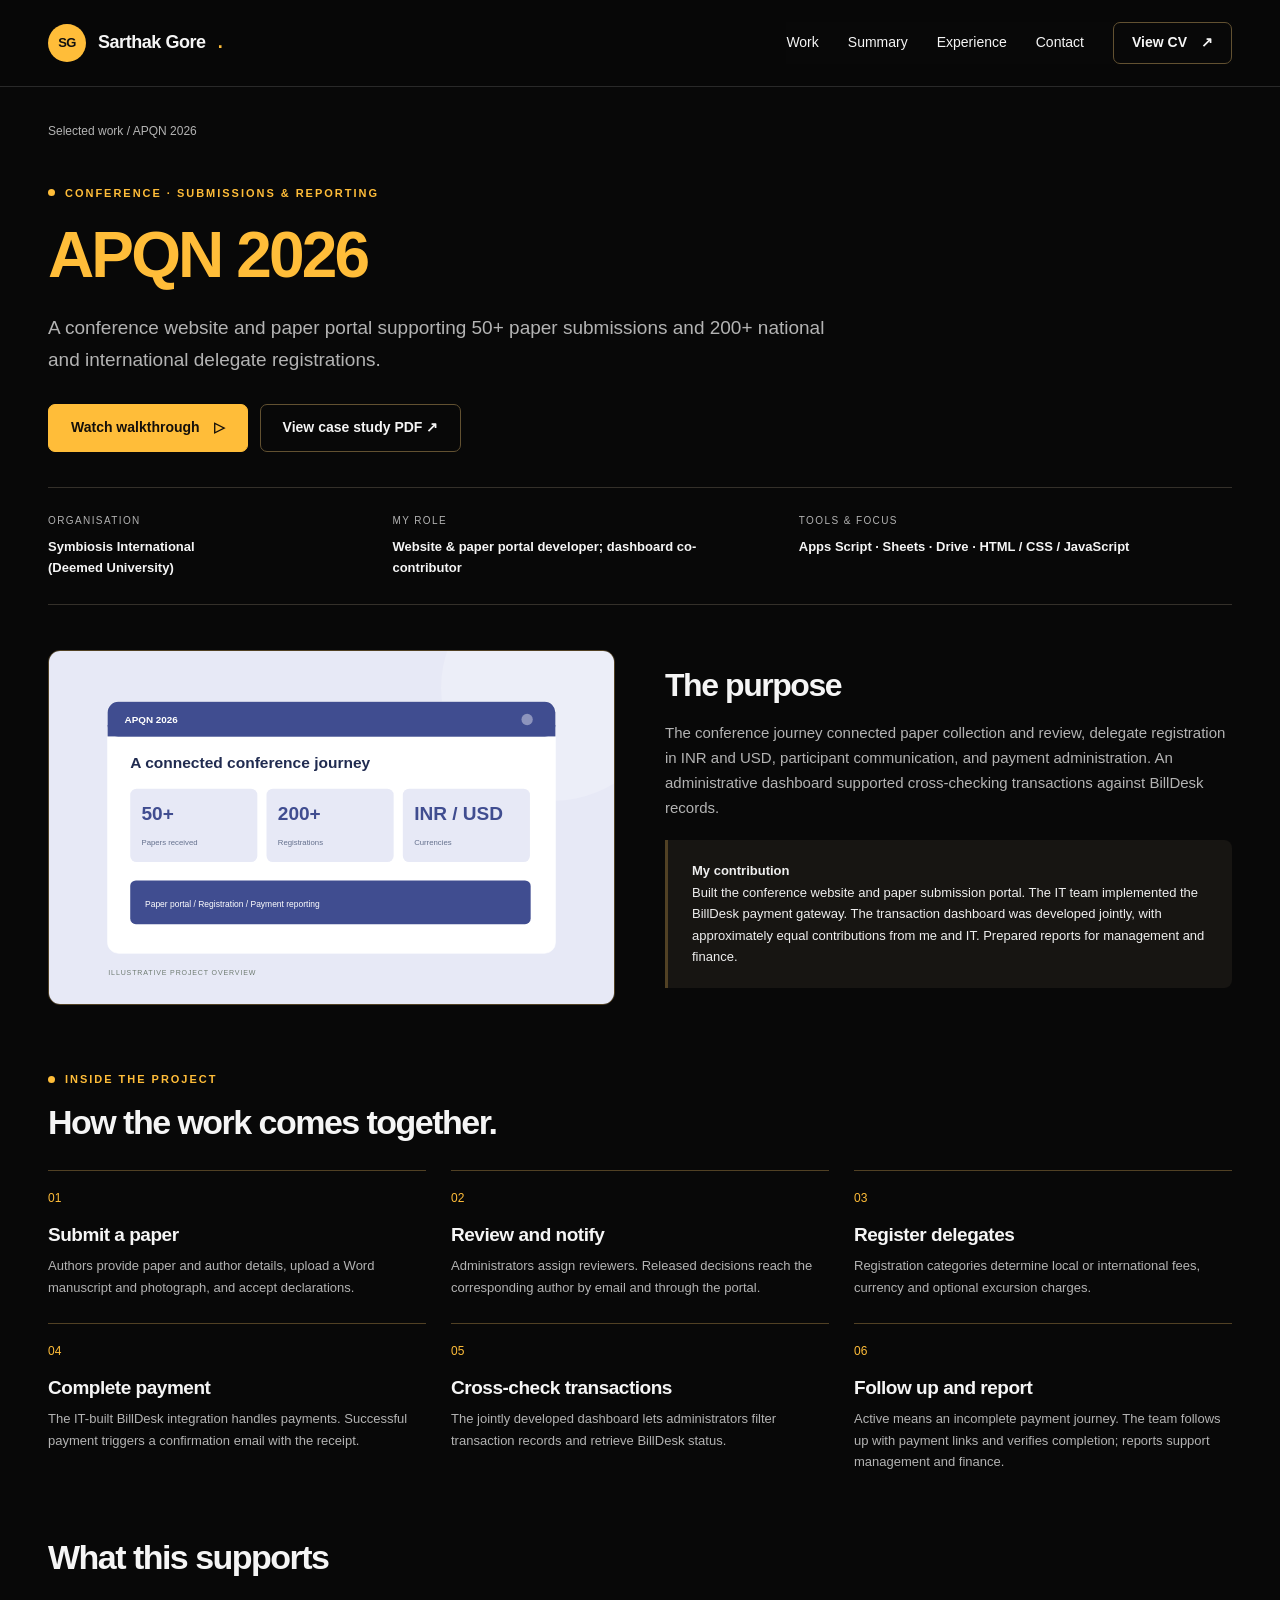
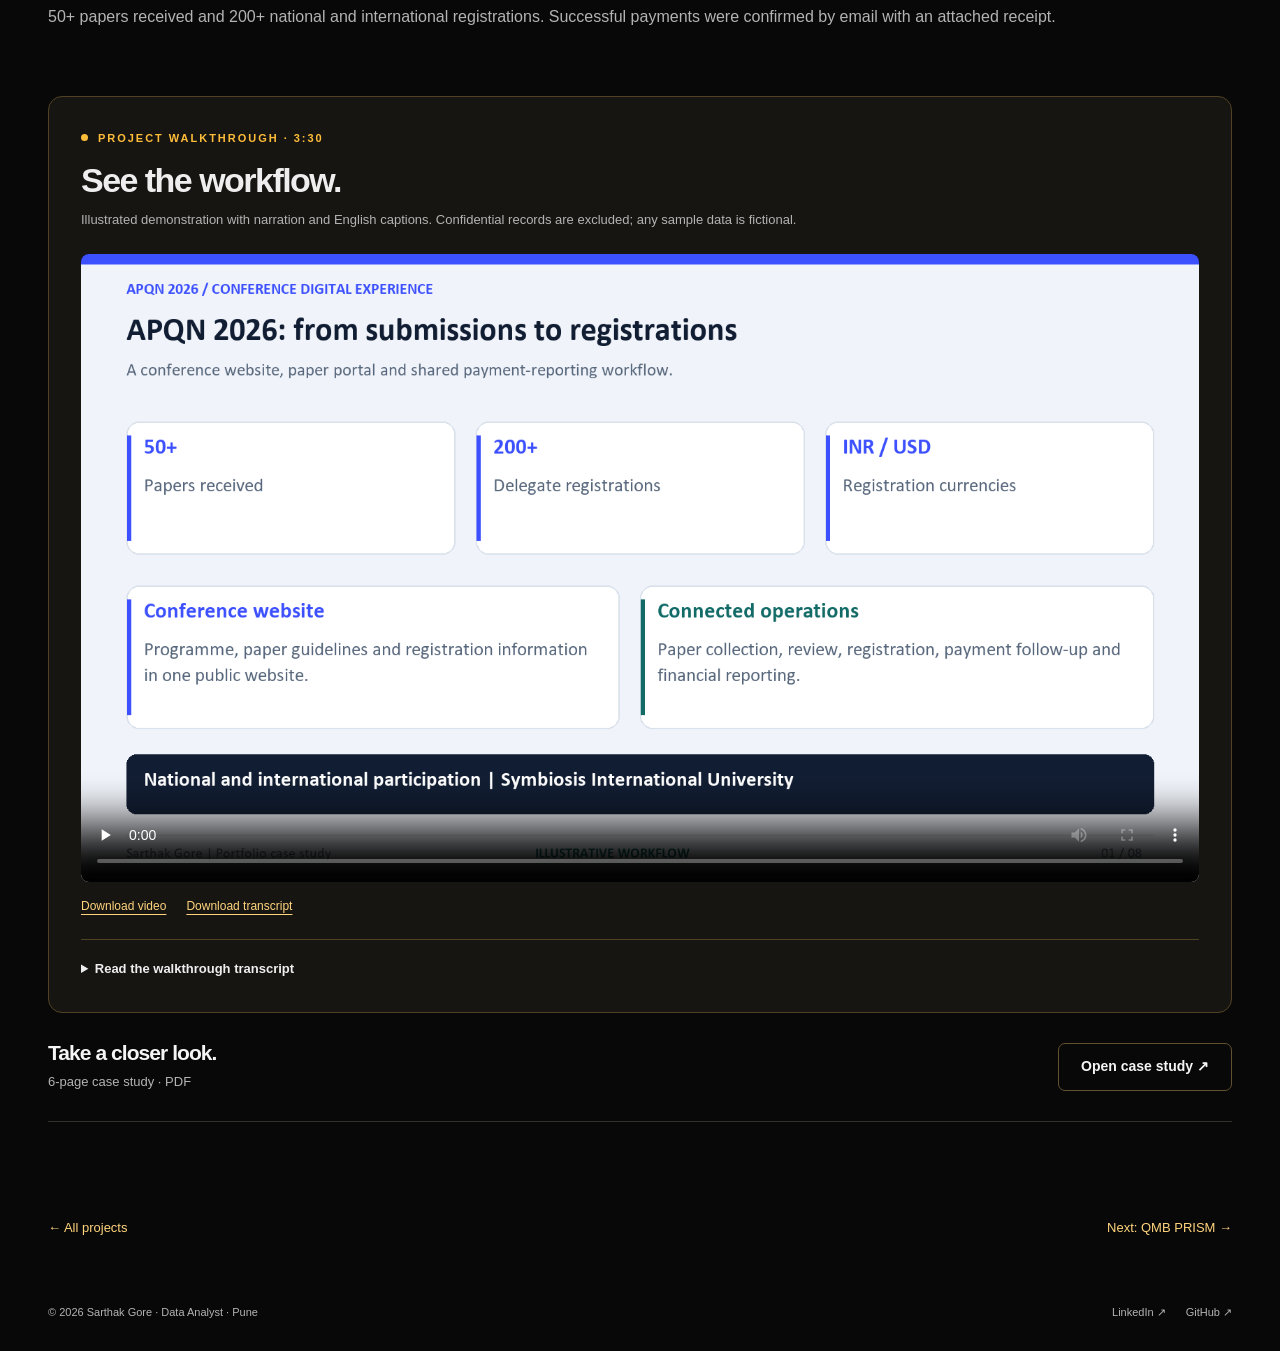
==== projects/apqn-2026.html @ afccddb5 "Add files via upload" ====
<!doctype html><html lang="en"><head><meta charset="utf-8"><meta name="viewport" content="width=device-width,initial-scale=1"><meta name="theme-color" content="#1b2d2b"><title>APQN 2026 | Sarthak Gore</title><meta name="description" content="A conference website and paper portal supporting 50+ paper submissions and 200+ national and international delegate registrations."><meta property="og:title" content="APQN 2026 | Sarthak Gore"><meta property="og:description" content="A conference website and paper portal supporting 50+ paper submissions and 200+ national and international delegate registrations."><meta property="og:type" content="website"><meta property="og:image" content="https://sarthakgore.github.io/assets/social.svg"><link rel="canonical" href="https://sarthakgore.github.io/projects/apqn-2026.html"><link rel="icon" href="../assets/favicon.svg" type="image/svg+xml"><link rel="stylesheet" href="../styles.css"><link rel="stylesheet" href="../css/case-study-dark.css?v=3"></head><body><a class="skip" href="#main">Skip to content</a><header class="site-header"><div class="wrap header-inner"><a class="brand" href="../index.html" aria-label="Sarthak Gore home"><span class="monogram" aria-hidden="true">SG</span>Sarthak Gore<span style="color:var(--green)">.</span></a><button class="menu-toggle" aria-controls="navigation" aria-expanded="false">Menu</button><nav class="nav" id="navigation" aria-label="Main navigation"><a href="../index.html#projects-section">Work</a><a href="../index.html#summary-section">Summary</a><a href="../index.html#resume-section">Experience</a><a href="../index.html#contact-section">Contact</a><a class="button small light" href="../downloads/Sarthak_Gore_CV.pdf" target="_blank" rel="noopener">View CV <span aria-hidden="true">↗</span></a></nav></div></header><main id="main" class="wrap"><div class="breadcrumb"><a href="../index.html#projects-section">Selected work</a> / APQN 2026</div><section class="project-hero"><div class="eyebrow">Conference · Submissions &amp; reporting</div><h1>APQN 2026</h1><p class="lead">A conference website and paper portal supporting 50+ paper submissions and 200+ national and international delegate registrations.</p><div class="hero-actions"><a class="button" href="#demo">Watch walkthrough <span aria-hidden="true">▷</span></a><a class="button light" href="../media/apqn-2026/case-study.pdf" target="_blank" rel="noopener">View case study PDF ↗</a></div></section><div class="project-facts"><div><div class="fact-label">Organisation</div><div class="fact-value">Symbiosis International<br>(Deemed University)</div></div><div><div class="fact-label">My role</div><div class="fact-value">Website &amp; paper portal developer; dashboard co-contributor</div></div><div><div class="fact-label">Tools &amp; focus</div><div class="fact-value">Apps Script · Sheets · Drive · HTML / CSS / JavaScript</div></div></div><section class="project-overview"><img src="../assets/apqn-2026.svg" alt="APQN 2026 overview diagram" width="800" height="500"><div><h2>The purpose</h2><p>The conference journey connected paper collection and review, delegate registration in INR and USD, participant communication, and payment administration. An administrative dashboard supported cross-checking transactions against BillDesk records.</p><div class="credit"><strong>My contribution</strong><br>Built the conference website and paper submission portal. The IT team implemented the BillDesk payment gateway. The transaction dashboard was developed jointly, with approximately equal contributions from me and IT. Prepared reports for management and finance.</div></div></section><section class="case-section"><div class="eyebrow">Inside the project</div><h2 style="margin-top:15px">How the work comes together.</h2><ol class="workflow"><li><h3>Submit a paper</h3><p>Authors provide paper and author details, upload a Word manuscript and photograph, and accept declarations.</p></li><li><h3>Review and notify</h3><p>Administrators assign reviewers. Released decisions reach the corresponding author by email and through the portal.</p></li><li><h3>Register delegates</h3><p>Registration categories determine local or international fees, currency and optional excursion charges.</p></li><li><h3>Complete payment</h3><p>The IT-built BillDesk integration handles payments. Successful payment triggers a confirmation email with the receipt.</p></li><li><h3>Cross-check transactions</h3><p>The jointly developed dashboard lets administrators filter transaction records and retrieve BillDesk status.</p></li><li><h3>Follow up and report</h3><p>Active means an incomplete payment journey. The team follows up with payment links and verifies completion; reports support management and finance.</p></li></ol></section><section class="case-section"><h2>What this supports</h2><p>50+ papers received and 200+ national and international registrations. Successful payments were confirmed by email with an attached receipt.</p></section><section class="case-section" id="demo"><div class="media-section"><div class="eyebrow">Project walkthrough · 3:30</div><h2 style="margin-top:14px">See the workflow.</h2><p>Illustrated demonstration with narration and English captions. Confidential records are excluded; any sample data is fictional.</p><video controls playsinline preload="none" poster="../media/apqn-2026/poster.png" aria-label="APQN 2026 narrated walkthrough"><source src="../media/apqn-2026/walkthrough.mp4" type="video/mp4"><track kind="captions" src="../media/apqn-2026/captions.vtt" srclang="en" label="English" default>Your browser cannot play this video. <a href="../media/apqn-2026/walkthrough.mp4">Download the walkthrough.</a></video><div class="media-links"><a href="../media/apqn-2026/walkthrough.mp4" download>Download video</a><a href="../media/apqn-2026/transcript.txt" download>Download transcript</a></div><details class="transcript"><summary>Read the walkthrough transcript</summary><div class="transcript-content"><h3>APQN 2026: from submissions to registrations</h3><p>For APQN 2026 at Symbiosis International University, Sarthak Gore built the conference website and paper submission portal. The conference received more than fifty papers and more than two hundred registrations from national and international participants. The digital workflow covered paper collection, review, delegate registration, and payment reporting. Some submitted papers were selected; no acceptance rate is claimed.</p><h3>My contribution and team collaboration</h3><p>My individual contribution was the conference website and paper submission portal. The IT team implemented the BillDesk payment gateway. The transaction dashboard was a joint effort, with approximately equal contributions from me and IT. I also prepared transaction reports and dashboards for management and finance. This case study credits the payment integration to IT and the dashboard to our collaboration.</p><h3>Structured paper submissions</h3><p>The paper portal guides authors through paper details, author information, corresponding-author consent, co-authors, file uploads, and declarations. The demonstrated entry screen uses an emailed access code. Abstracts are limited to two hundred words, and Word manuscripts to ten megabytes. On submission, the system creates a paper identifier, stores structured records in Google Sheets and documents in Google Drive, and emails an acknowledgement to the corresponding author.</p><h3>Paper review and version history</h3><p>Administrators assign submitted papers to reviewers. Reviewers download their assigned papers and record acceptance or rejection, with an optional author message. In the reviewed source, reviewer decisions are released directly and emailed to the corresponding author. Administrators can request revisions before a final decision. When a revision is requested, a new document version can be uploaded while previous files are retained. Authors can track their status and released feedback.</p><h3>Registration for different delegate groups</h3><p>The general registration form collects national and international delegate details. Payment categories distinguish APQN members from non-members, and local from international delegates. The form applies early-bird or regular prices and selects Indian rupees or US dollars accordingly. Participants may add a half-day excursion. A separate form serves the SIU community, including staff, faculty, and students, with employee or student identifiers.</p><h3>Payment and participant confirmation</h3><p>After registration, participants review the fee summary and proceed to BillDesk. The IT team implemented the gateway integration for the payment journey. Following a successful payment, the participant receives an email confirmation with the payment receipt attached. The shared administrative dashboard links registration information with payment records so the team can check transaction outcomes and support enquiries.</p><h3>Transaction monitoring and cross-checks</h3><p>The transaction dashboard was jointly developed by Sarthak and the IT team. It shows successful, failed, and active transactions, with filters and a facility to retrieve the latest BillDesk status. The team uses it to cross-check saved records against the BillDesk dashboard. Every number and record shown here is fictional demonstration data. No confidential participant or transaction details are reproduced.</p><h3>Follow-ups and financial reporting</h3><p>Active transactions represent payment journeys that participants left incomplete. The team follows up and shares the payment link. Once the participant completes payment, the successful outcome is verified against BillDesk. Registration reports connect participant details with payment status, while the staff report offers CSV, Excel, and PDF exports. These records supported the financial reports prepared for management and finance. All confidential dashboard examples in this walkthrough use dummy data.</p></div></details></div><div class="pdf-row"><div><h3>Take a closer look.</h3><p>6-page case study · PDF</p></div><a class="button light" href="../media/apqn-2026/case-study.pdf" target="_blank" rel="noopener">Open case study ↗</a></div></section><div class="project-bottom"><a href="../index.html#projects-section">← All projects</a><a href="qmb-prism.html">Next: QMB PRISM →</a></div></main><footer class="wrap site-footer"><span>© 2026 Sarthak Gore · Data Analyst · Pune</span><div class="footer-links"><a href="https://www.linkedin.com/in/sarthak-gore/" target="_blank" rel="noopener">LinkedIn ↗</a><a href="https://github.com/sarthakgore" target="_blank" rel="noopener">GitHub ↗</a></div></footer><script src="../site.js" defer></script></body></html>
---- styles.css ----
@charset "UTF-8";
:root{--paper:#f7f8f4;--white:#fff;--ink:#1b2d2b;--muted:#5d6d68;--green:#236658;--mint:#dceee2;--line:#dce2da;--radius:20px;--max:1184px}*{box-sizing:border-box}html{scroll-behavior:smooth;scroll-padding-top:100px}body{margin:0;background:var(--paper);color:var(--ink);font-family:Inter,"Segoe UI",Arial,sans-serif;line-height:1.65;-webkit-font-smoothing:antialiased}a{color:inherit;text-decoration:none}button,input{font:inherit}button{cursor:pointer}a,button{-webkit-tap-highlight-color:transparent}a:focus-visible,button:focus-visible,summary:focus-visible,video:focus-visible{outline:3px solid #b96526;outline-offset:5px}::selection{background:#cce4d7}img{max-width:100%;height:auto;display:block}svg{display:block}h1,h2,h3,p{margin-top:0}h1,h2,h3{line-height:1.13;letter-spacing:-.045em}h1{font-size:clamp(48px,5.8vw,82px);font-weight:650}h2{font-size:clamp(34px,4vw,50px);font-weight:600}h3{font-size:25px;font-weight:600}p{color:var(--muted)}.wrap{width:min(var(--max),calc(100% - 64px));margin:auto}.skip{position:fixed;top:-80px;left:20px;padding:12px;background:white;z-index:99}.skip:focus{top:10px}.site-header{position:sticky;top:0;z-index:20;background:rgba(247,248,244,.94);backdrop-filter:blur(16px);border-bottom:1px solid var(--line)}.header-inner{height:86px;display:flex;align-items:center;justify-content:space-between;gap:25px}.brand{display:flex;align-items:center;gap:12px;font-weight:650;letter-spacing:-.025em;font-size:18px;white-space:nowrap}.monogram{display:grid;place-items:center;width:38px;height:38px;background:var(--ink);color:white;font-size:13px;border-radius:50%;letter-spacing:-.04em}.nav{display:flex;align-items:center;gap:29px;font-size:14px}.nav a:not(.button):hover{color:var(--green)}.button{display:inline-flex;align-items:center;justify-content:center;gap:14px;border:1px solid var(--ink);background:var(--ink);color:white;border-radius:7px;padding:13px 22px;font-size:14px;font-weight:600;line-height:1.4;transition:background .2s,transform .2s}.button:hover{background:var(--green);transform:translateY(-2px)}.button.light{background:transparent;color:var(--ink);border-color:#bfcac3}.button.light:hover{background:var(--mint)}.button.small{padding:10px 18px}.arrow{font-size:21px;font-weight:400;line-height:1}.menu-toggle{display:none;border:1px solid var(--line);border-radius:6px;background:none;padding:8px 13px}.eyebrow{font-size:11px;font-weight:700;text-transform:uppercase;letter-spacing:.18em;color:var(--green);display:flex;align-items:center;gap:10px}.eyebrow:before{content:"";width:7px;height:7px;background:var(--green);border-radius:50%;flex:none}.hero{display:grid;grid-template-columns:1.12fr 1fr;gap:40px;align-items:center;padding:88px 0 60px;min-height:650px}.hero h1{margin:25px 0}.hero h1 span{color:var(--green)}.hero-copy>p{max-width:510px;font-size:17px}.hero-actions{display:flex;flex-wrap:wrap;gap:12px;margin-top:29px}.availability{font-size:12px;margin-top:23px!important;color:#607069}.hero-scene{position:relative;min-height:450px;perspective:1000px;isolation:isolate}.scene-glow{position:absolute;inset:50px -20px 10px;background:radial-gradient(ellipse,#d9e9db 0,transparent 68%);z-index:-1}.scene-grid{position:absolute;inset:70px 0 0;background-image:linear-gradient(#dce4dc 1px,transparent 1px),linear-gradient(90deg,#dce4dc 1px,transparent 1px);background-size:35px 35px;mask-image:radial-gradient(ellipse,#000,transparent 70%);transform:rotateX(55deg) rotateZ(-20deg)}.scene-stack{position:absolute;inset:63px 0 15px 18px;transform:rotateY(-12deg) rotateX(8deg) rotateZ(3deg);transform-style:preserve-3d;transition:transform .35s ease}.scene-sheet{position:absolute;inset:0 0 28px 0;border-radius:15px;border:1px solid #d3ddd4;background:white;box-shadow:0 30px 60px #173b281c;overflow:hidden}.scene-sheet:before{content:"";display:block;height:7px;background:var(--green)}.board-head{display:flex;align-items:center;justify-content:space-between;padding:19px 22px;border-bottom:1px solid #e7ece6;font-size:12px;font-weight:600}.board-head span{font-size:9px;color:var(--muted);background:var(--paper);padding:4px 7px;border-radius:4px}.board-content{padding:23px}.board-caption{font-size:10px;text-transform:uppercase;letter-spacing:.12em;color:var(--muted)}.board-title{font-size:21px;margin:8px 0 21px;letter-spacing:-.04em;font-weight:600}.flow-steps{display:flex;gap:7px}.flow-steps span{font-size:10px;flex:1;text-align:center;padding:9px 4px;border-radius:5px;background:#edf4ed;color:#226652}.board-lower{display:grid;grid-template-columns:1.3fr 1fr;gap:15px;margin-top:20px}.bars{height:100px;display:flex;align-items:end;gap:9px;padding:12px 5px 0;border-bottom:1px solid var(--line)}.bars i{flex:1;border-radius:4px 4px 0 0;background:#c4d9ca;height:var(--h)}.bars i:nth-child(2n){background:#347666}.mini-list{font-size:9px;color:var(--muted);display:grid;align-content:center;gap:9px}.mini-list span{display:flex;gap:6px;align-items:center}.mini-list span:before{content:'✓';background:var(--mint);color:var(--green);padding:1px 4px;border-radius:50%}.scene-float{position:absolute;transform:translateZ(70px);background:var(--ink);color:white;border-radius:11px;padding:17px 22px;box-shadow:0 15px 25px #1b2d2b20;left:-24px;bottom:0;font-size:11px}.scene-float strong{display:block;font-size:29px;letter-spacing:-.06em;line-height:1.2}.scene-tag{position:absolute;right:-11px;top:-24px;transform:translateZ(40px);background:#e5eedb;border:1px solid #cbdcc5;color:#285b43;padding:11px 16px;border-radius:8px;font-size:12px;font-weight:600}.scene-note{position:absolute;bottom:-3px;right:0;font-size:9px;color:#6c7b71;letter-spacing:.06em}.hero-foot{border-top:1px solid var(--line);border-bottom:1px solid var(--line);padding:20px 0;display:flex;align-items:center;justify-content:space-between;gap:20px;font-size:12px;color:var(--muted)}.hero-foot strong{font-weight:600;color:var(--ink)}.tool-strip{display:flex;flex-wrap:wrap;gap:26px;align-items:center}.tool-strip span{font-size:13px;font-weight:600;color:#52665a}.section{padding:100px 0}.section-head{display:flex;justify-content:space-between;align-items:end;gap:35px;margin-bottom:35px}.section-head h2{margin:12px 0 0}.section-head>p{max-width:350px;font-size:14px;margin:0}.filters{display:flex;gap:8px;flex-wrap:wrap;margin-bottom:30px}.filter{background:transparent;border:1px solid var(--line);border-radius:30px;padding:9px 17px;color:var(--muted);font-size:12px}.filter[aria-pressed=true]{background:var(--ink);color:white;border-color:var(--ink)}.filter:hover{border-color:var(--green)}.project-grid{display:grid;grid-template-columns:repeat(2,1fr);gap:36px 30px}.project-card[hidden]{display:none}.project-art{position:relative;aspect-ratio:16/10;overflow:hidden;border-radius:12px;background:#e7ece5;border:1px solid #e0e5dc;transition:transform .3s}.project-art img{width:100%;height:100%;object-fit:cover;transition:transform .6s}.project-card:hover .project-art img{transform:scale(1.025)}.project-art .round-link{position:absolute;bottom:17px;right:17px;width:39px;height:39px;border-radius:50%;background:white;display:grid;place-items:center;color:var(--ink);font-size:23px;box-shadow:0 2px 10px #0001}.card-meta{display:flex;align-items:center;justify-content:space-between;font-size:10px;text-transform:uppercase;letter-spacing:.1em;margin:20px 0 10px;color:var(--green);gap:10px}.project-card h3{margin-bottom:10px}.project-card p{font-size:14px;margin-bottom:14px;max-width:510px}.card-links{display:flex;gap:20px;font-size:12px;font-weight:600}.card-links a{border-bottom:1px solid #aab9ae;padding-bottom:3px}.card-links a:hover{color:var(--green);border-color:var(--green)}.earlier{margin-top:55px;border-top:1px solid var(--line);padding-top:26px}.earlier-label{font-size:11px;text-transform:uppercase;letter-spacing:.12em;color:var(--muted);margin-bottom:15px}.earlier-links{display:flex;gap:30px;flex-wrap:wrap;font-size:14px}.earlier-links a:hover{text-decoration:underline}.about-shell{background:#eaf0e7;border-top:1px solid #dde5d9;border-bottom:1px solid #dde5d9}.about{display:grid;grid-template-columns:.78fr 1.3fr;gap:90px;align-items:center;padding:80px 0}.portrait-box{position:relative;max-width:340px;aspect-ratio:4/4.4;background:#d4dfcf;border-radius:110px 110px 12px 12px;overflow:hidden}.portrait-box img{height:100%;width:100%;object-fit:contain;object-position:bottom}.portrait-label{margin-top:18px;font-size:12px;color:var(--muted)}.about h2{margin:18px 0 23px}.about p{font-size:16px}.skill-groups{display:grid;grid-template-columns:1fr 1fr;gap:20px;margin-top:28px}.skill-groups h3{font-size:13px;letter-spacing:0;margin-bottom:8px}.skill-groups p{font-size:13px;margin:0;line-height:1.8}.experience-grid{display:grid;grid-template-columns:.7fr 1.3fr;gap:75px}.experience-intro>p{font-size:14px}.timeline-item{display:grid;grid-template-columns:120px 1fr;gap:24px;padding:0 0 35px;margin-bottom:30px;border-bottom:1px solid var(--line)}.timeline-date{font-size:11px;color:var(--muted);padding-top:6px}.timeline-item h3{font-size:22px;margin:0 0 8px}.timeline-item .role{font-size:13px;color:var(--green);margin-bottom:13px}.timeline-item p{font-size:14px;margin-bottom:0}.education{padding-top:8px}.education h3{font-size:17px;margin:10px 0 7px}.education p{font-size:12px;margin:0 0 20px}.contact{background:var(--ink);color:white;border-radius:18px;padding:55px 60px;display:flex;align-items:center;justify-content:space-between;gap:40px;margin-bottom:70px}.contact h2{font-size:41px;margin:0 0 15px}.contact p{color:#c3d2c9;font-size:14px;margin:0}.contact .eyebrow{color:#c1d7c5;margin-bottom:17px}.contact .eyebrow:before{background:#b5d0bd}.contact .button{background:#e3eedb;color:var(--ink);border-color:#e3eedb;white-space:nowrap}.contact-links{display:flex;gap:20px;margin-top:15px;font-size:12px;color:#d1e1d6}.contact-links a:hover{text-decoration:underline}.site-footer{padding:0 0 30px;font-size:11px;color:var(--muted);display:flex;justify-content:space-between;gap:20px}.footer-links{display:flex;gap:20px}.breadcrumb{padding:35px 0 0;font-size:12px;color:var(--muted)}.breadcrumb a:hover{text-decoration:underline}.project-hero{padding:42px 0 35px;max-width:900px}.project-hero h1{font-size:clamp(43px,5vw,69px);margin:17px 0 21px}.project-hero .lead{font-size:19px;max-width:790px}.project-facts{display:grid;grid-template-columns:1fr 1.2fr 1.4fr;gap:35px;border-top:1px solid var(--line);border-bottom:1px solid var(--line);padding:25px 0;margin:0 0 45px}.fact-label{font-size:10px;letter-spacing:.14em;text-transform:uppercase;color:var(--muted);margin-bottom:7px}.fact-value{font-size:13px;font-weight:600}.project-overview{display:grid;grid-template-columns:1fr 1fr;gap:50px;align-items:center;margin-bottom:65px}.project-overview img{border-radius:12px}.project-overview h2{font-size:32px;margin-bottom:18px}.project-overview p{font-size:15px}.credit{padding:20px 24px;background:#e9efe5;border-left:3px solid var(--green);font-size:13px;border-radius:0 8px 8px 0;color:var(--ink);margin-top:20px}.case-section{margin-bottom:65px}.case-section h2{font-size:34px}.workflow{list-style:none;padding:0;counter-reset:step;display:grid;grid-template-columns:repeat(3,1fr);gap:25px}.workflow li{counter-increment:step;border-top:1px solid #bfcfc2;padding-top:18px}.workflow li:before{content:counter(step,decimal-leading-zero);color:var(--green);font-size:12px;display:block;margin-bottom:15px}.workflow h3{font-size:19px;letter-spacing:-.025em;margin-bottom:10px}.workflow p{font-size:13px;margin:0}.media-section{background:#eaf0e7;border:1px solid #d9e4d5;border-radius:14px;padding:32px}.media-section h2{margin:0 0 10px}.media-section>p{font-size:13px}.media-section video{width:100%;aspect-ratio:16/9;background:#152e29;border-radius:8px;display:block;margin:23px 0 15px}.media-links{display:flex;gap:20px;flex-wrap:wrap;font-size:12px}.media-links a{text-decoration:underline;text-underline-offset:4px}.pdf-row{display:flex;align-items:center;justify-content:space-between;gap:20px;padding:28px 0;border-bottom:1px solid var(--line)}.pdf-row h3{font-size:21px;margin:0 0 7px}.pdf-row p{margin:0;font-size:13px}.transcript{margin-top:22px;border-top:1px solid #c9d6c5;padding-top:18px}.transcript summary{cursor:pointer;font-size:13px;font-weight:600}.transcript-content{padding-top:20px;max-width:780px}.transcript h3{font-size:16px;letter-spacing:0}.transcript p{font-size:13px}.project-bottom{display:flex;justify-content:space-between;gap:20px;padding:30px 0 65px;font-size:13px}.project-bottom a:hover{text-decoration:underline}.not-found{min-height:65vh;display:grid;align-content:center;max-width:680px}.not-found p{font-size:18px}.not-found h1{font-size:64px}.motion-toggle{border:0;background:none;font-size:11px;color:var(--muted);padding:0;text-decoration:underline;text-underline-offset:4px}.sr-only{position:absolute;width:1px;height:1px;padding:0;margin:-1px;overflow:hidden;clip:rect(0,0,0,0);white-space:nowrap;border:0}
@media(min-width:901px){.scene-stack{animation:float 8s ease-in-out infinite}.hero-scene:hover .scene-stack{animation:none}}@keyframes float{0%,100%{transform:rotateY(-12deg) rotateX(8deg) rotateZ(3deg) translateY(0)}50%{transform:rotateY(-8deg) rotateX(6deg) rotateZ(2deg) translateY(-9px)}}body.motion-off *,body.motion-off *:before,body.motion-off *:after{animation:none!important;transition:none!important;scroll-behavior:auto!important}body.motion-off .scene-stack{transform:rotateY(-8deg) rotateX(5deg) rotateZ(2deg)!important}
@media(max-width:1050px){.hero{gap:20px}.hero-scene{min-height:400px}.board-title{font-size:18px}.board-content{padding:18px}.board-head{padding:16px}.flow-steps span{font-size:9px}.nav{gap:20px}.about{gap:50px}.contact{padding:45px}.scene-stack{left:0}.scene-tag{right:0}.experience-grid{gap:40px}}
@media(max-width:800px){.wrap{width:calc(100% - 40px)}.header-inner{height:72px}.menu-toggle{display:block}.nav{position:absolute;top:72px;left:0;right:0;background:var(--paper);border-bottom:1px solid var(--line);padding:25px 20px;display:none;flex-direction:column;align-items:stretch;gap:20px}.nav.is-open{display:flex}.hero{grid-template-columns:1fr;padding:50px 0 30px;gap:15px;min-height:0}.hero h1{max-width:640px;font-size:clamp(46px,9vw,70px)}.hero-copy>p{max-width:590px}.hero-scene{width:min(480px,100%);min-height:390px;justify-self:center;margin:10px 0 25px}.scene-stack{inset:40px 18px 10px 24px}.scene-note{right:18px;bottom:-8px}.scene-float{left:-10px}.hero-foot{align-items:start;flex-direction:column;gap:12px}.tool-strip{gap:18px}.section{padding:65px 0}.section-head{align-items:start;flex-direction:column;gap:18px}.section-head>p{max-width:550px}.project-grid{gap:30px 22px}.card-links{gap:15px}.about{grid-template-columns:1fr;gap:35px;padding:60px 0}.portrait-box{width:220px}.experience-grid{grid-template-columns:1fr;gap:30px}.contact{padding:35px;flex-direction:column;align-items:start}.contact h2{font-size:34px}.contact-links{flex-wrap:wrap}.project-facts{grid-template-columns:1fr 1fr;gap:25px}.project-overview{gap:25px}.workflow{grid-template-columns:repeat(2,1fr)}.site-footer{flex-wrap:wrap}.media-section{padding:22px}.project-hero .lead{font-size:17px}}
@media(max-width:520px){.project-grid{grid-template-columns:1fr;gap:38px}.hero h1{font-size:48px}.hero-actions .button{padding:12px 17px}.hero-scene{min-height:345px}.scene-stack{inset:36px 8px 5px 16px;transform:rotateY(-6deg) rotateX(4deg) rotateZ(2deg)}.board-content{padding:15px}.board-title{margin-bottom:14px}.board-lower{margin-top:10px;gap:10px}.scene-tag{font-size:10px;top:-18px}.scene-float{padding:12px 17px;font-size:10px;bottom:-5px}.scene-float strong{font-size:25px}.scene-note{bottom:-17px;font-size:8px}.board-head{font-size:10px;padding:13px 15px}.board-head span{font-size:8px}.bars{height:80px}.mini-list{font-size:8px}.skill-groups{grid-template-columns:1fr}.timeline-item{grid-template-columns:1fr;gap:9px}.timeline-date{padding-top:0}.contact{padding:29px 25px;margin-bottom:45px}.contact h2{font-size:30px}.project-facts{grid-template-columns:1fr;gap:20px;margin-bottom:30px}.project-overview{grid-template-columns:1fr;margin-bottom:45px}.project-hero h1{font-size:43px}.workflow{grid-template-columns:1fr}.pdf-row{align-items:start;flex-direction:column}.media-section{padding:17px}.media-section h2{font-size:28px}.project-bottom{flex-direction:column}.footer-links{flex-wrap:wrap}.hero-foot{font-size:11px}.tool-strip{gap:14px}.tool-strip span{font-size:12px}}
@media(prefers-reduced-motion:reduce){html{scroll-behavior:auto}*,*:before,*:after{animation:none!important;transition:none!important}.scene-stack{transform:none!important}}
---- css/case-study-dark.css ----
:root{--paper:#080808;--ink:#f5f5f5;--muted:#b3b3b3;--green:#ffbd39;--mint:#292015;--line:#34302a}
body{background:#080808;color:#f5f5f5}.site-header{background:rgba(8,8,8,.97);border-color:#292929}.monogram{background:#ffbd39;color:#101010}.button{background:#ffbd39;color:#15100a;border-color:#ffbd39}.button.light{background:transparent;color:#f5f5f5;border-color:#625131}.credit,.media-section{background:#171512;border-color:#514124;color:#eee}.workflow li{border-color:#514124}.transcript{border-color:#514124}.media-section video{background:#000}.project-overview img{border:1px solid #514124}.site-footer{color:#b3b3b3}.brand>span:last-child{color:#ffbd39!important}.nav{background:#080808}.project-hero h1{color:#ffbd39}.project-bottom a,.media-links a{color:#ffd47d}.skip:focus{background:#ffbd39;color:#000}
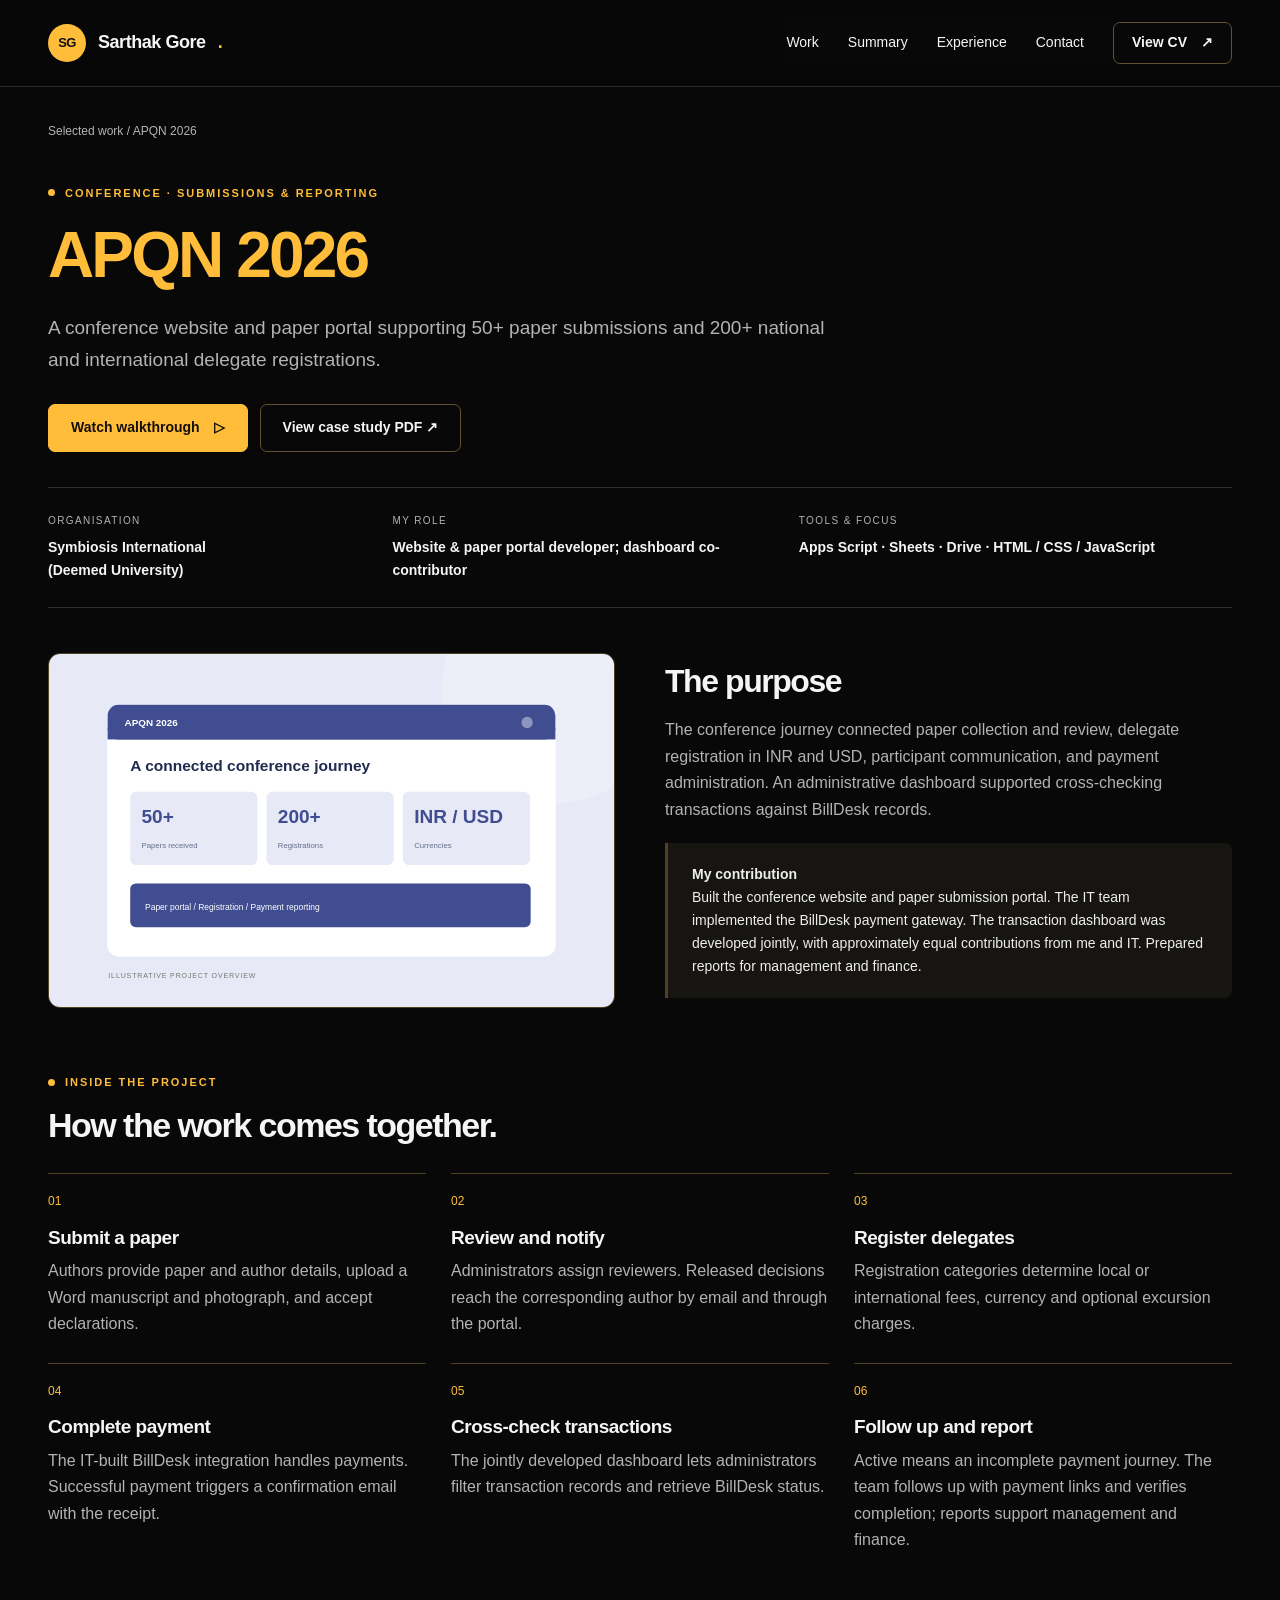
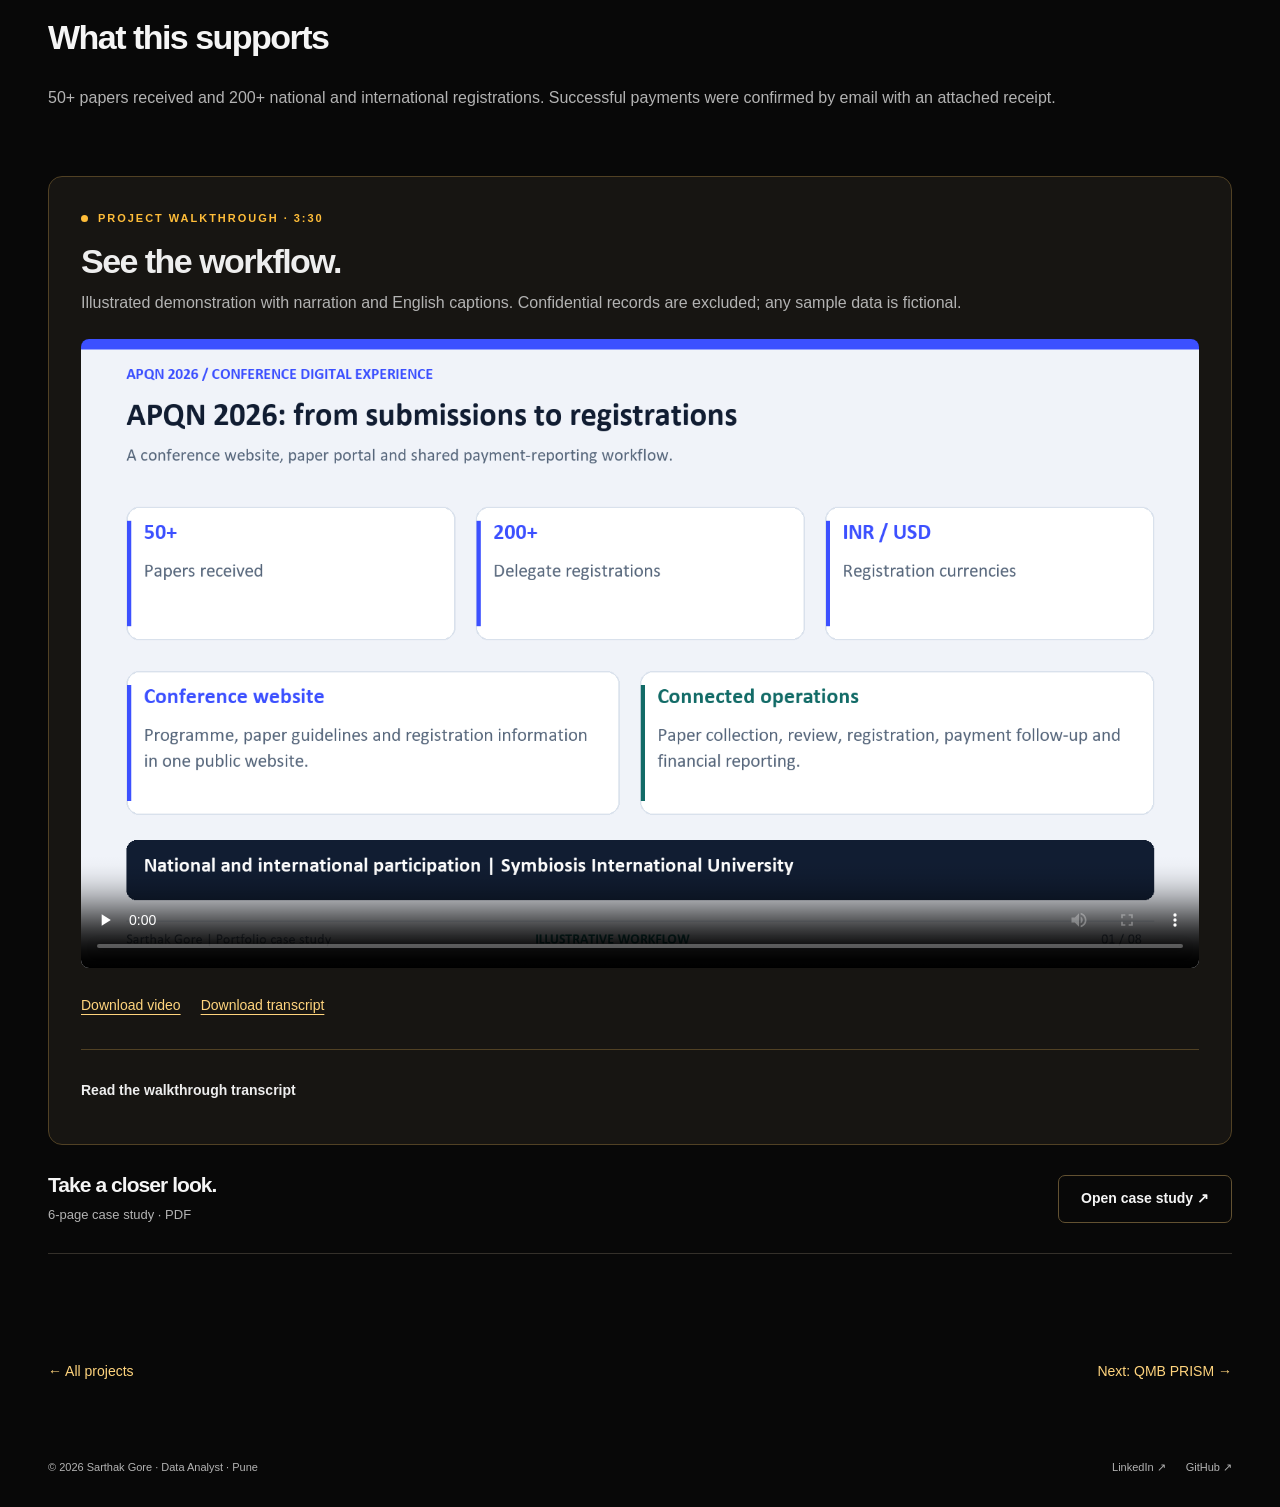
==== commit 8955a66d: "Add files via upload" ====
--- a/projects/apqn-2026.html
+++ b/projects/apqn-2026.html
@@ -1 +1 @@
-<!doctype html><html lang="en"><head><meta charset="utf-8"><meta name="viewport" content="width=device-width,initial-scale=1"><meta name="theme-color" content="#1b2d2b"><title>APQN 2026 | Sarthak Gore</title><meta name="description" content="A conference website and paper portal supporting 50+ paper submissions and 200+ national and international delegate registrations."><meta property="og:title" content="APQN 2026 | Sarthak Gore"><meta property="og:description" content="A conference website and paper portal supporting 50+ paper submissions and 200+ national and international delegate registrations."><meta property="og:type" content="website"><meta property="og:image" content="https://sarthakgore.github.io/assets/social.svg"><link rel="canonical" href="https://sarthakgore.github.io/projects/apqn-2026.html"><link rel="icon" href="../assets/favicon.svg" type="image/svg+xml"><link rel="stylesheet" href="../styles.css"><link rel="stylesheet" href="../css/case-study-dark.css?v=3"></head><body><a class="skip" href="#main">Skip to content</a><header class="site-header"><div class="wrap header-inner"><a class="brand" href="../index.html" aria-label="Sarthak Gore home"><span class="monogram" aria-hidden="true">SG</span>Sarthak Gore<span style="color:var(--green)">.</span></a><button class="menu-toggle" aria-controls="navigation" aria-expanded="false">Menu</button><nav class="nav" id="navigation" aria-label="Main navigation"><a href="../index.html#projects-section">Work</a><a href="../index.html#summary-section">Summary</a><a href="../index.html#resume-section">Experience</a><a href="../index.html#contact-section">Contact</a><a class="button small light" href="../downloads/Sarthak_Gore_CV.pdf" target="_blank" rel="noopener">View CV <span aria-hidden="true">↗</span></a></nav></div></header><main id="main" class="wrap"><div class="breadcrumb"><a href="../index.html#projects-section">Selected work</a> / APQN 2026</div><section class="project-hero"><div class="eyebrow">Conference · Submissions &amp; reporting</div><h1>APQN 2026</h1><p class="lead">A conference website and paper portal supporting 50+ paper submissions and 200+ national and international delegate registrations.</p><div class="hero-actions"><a class="button" href="#demo">Watch walkthrough <span aria-hidden="true">▷</span></a><a class="button light" href="../media/apqn-2026/case-study.pdf" target="_blank" rel="noopener">View case study PDF ↗</a></div></section><div class="project-facts"><div><div class="fact-label">Organisation</div><div class="fact-value">Symbiosis International<br>(Deemed University)</div></div><div><div class="fact-label">My role</div><div class="fact-value">Website &amp; paper portal developer; dashboard co-contributor</div></div><div><div class="fact-label">Tools &amp; focus</div><div class="fact-value">Apps Script · Sheets · Drive · HTML / CSS / JavaScript</div></div></div><section class="project-overview"><img src="../assets/apqn-2026.svg" alt="APQN 2026 overview diagram" width="800" height="500"><div><h2>The purpose</h2><p>The conference journey connected paper collection and review, delegate registration in INR and USD, participant communication, and payment administration. An administrative dashboard supported cross-checking transactions against BillDesk records.</p><div class="credit"><strong>My contribution</strong><br>Built the conference website and paper submission portal. The IT team implemented the BillDesk payment gateway. The transaction dashboard was developed jointly, with approximately equal contributions from me and IT. Prepared reports for management and finance.</div></div></section><section class="case-section"><div class="eyebrow">Inside the project</div><h2 style="margin-top:15px">How the work comes together.</h2><ol class="workflow"><li><h3>Submit a paper</h3><p>Authors provide paper and author details, upload a Word manuscript and photograph, and accept declarations.</p></li><li><h3>Review and notify</h3><p>Administrators assign reviewers. Released decisions reach the corresponding author by email and through the portal.</p></li><li><h3>Register delegates</h3><p>Registration categories determine local or international fees, currency and optional excursion charges.</p></li><li><h3>Complete payment</h3><p>The IT-built BillDesk integration handles payments. Successful payment triggers a confirmation email with the receipt.</p></li><li><h3>Cross-check transactions</h3><p>The jointly developed dashboard lets administrators filter transaction records and retrieve BillDesk status.</p></li><li><h3>Follow up and report</h3><p>Active means an incomplete payment journey. The team follows up with payment links and verifies completion; reports support management and finance.</p></li></ol></section><section class="case-section"><h2>What this supports</h2><p>50+ papers received and 200+ national and international registrations. Successful payments were confirmed by email with an attached receipt.</p></section><section class="case-section" id="demo"><div class="media-section"><div class="eyebrow">Project walkthrough · 3:30</div><h2 style="margin-top:14px">See the workflow.</h2><p>Illustrated demonstration with narration and English captions. Confidential records are excluded; any sample data is fictional.</p><video controls playsinline preload="none" poster="../media/apqn-2026/poster.png" aria-label="APQN 2026 narrated walkthrough"><source src="../media/apqn-2026/walkthrough.mp4" type="video/mp4"><track kind="captions" src="../media/apqn-2026/captions.vtt" srclang="en" label="English" default>Your browser cannot play this video. <a href="../media/apqn-2026/walkthrough.mp4">Download the walkthrough.</a></video><div class="media-links"><a href="../media/apqn-2026/walkthrough.mp4" download>Download video</a><a href="../media/apqn-2026/transcript.txt" download>Download transcript</a></div><details class="transcript"><summary>Read the walkthrough transcript</summary><div class="transcript-content"><h3>APQN 2026: from submissions to registrations</h3><p>For APQN 2026 at Symbiosis International University, Sarthak Gore built the conference website and paper submission portal. The conference received more than fifty papers and more than two hundred registrations from national and international participants. The digital workflow covered paper collection, review, delegate registration, and payment reporting. Some submitted papers were selected; no acceptance rate is claimed.</p><h3>My contribution and team collaboration</h3><p>My individual contribution was the conference website and paper submission portal. The IT team implemented the BillDesk payment gateway. The transaction dashboard was a joint effort, with approximately equal contributions from me and IT. I also prepared transaction reports and dashboards for management and finance. This case study credits the payment integration to IT and the dashboard to our collaboration.</p><h3>Structured paper submissions</h3><p>The paper portal guides authors through paper details, author information, corresponding-author consent, co-authors, file uploads, and declarations. The demonstrated entry screen uses an emailed access code. Abstracts are limited to two hundred words, and Word manuscripts to ten megabytes. On submission, the system creates a paper identifier, stores structured records in Google Sheets and documents in Google Drive, and emails an acknowledgement to the corresponding author.</p><h3>Paper review and version history</h3><p>Administrators assign submitted papers to reviewers. Reviewers download their assigned papers and record acceptance or rejection, with an optional author message. In the reviewed source, reviewer decisions are released directly and emailed to the corresponding author. Administrators can request revisions before a final decision. When a revision is requested, a new document version can be uploaded while previous files are retained. Authors can track their status and released feedback.</p><h3>Registration for different delegate groups</h3><p>The general registration form collects national and international delegate details. Payment categories distinguish APQN members from non-members, and local from international delegates. The form applies early-bird or regular prices and selects Indian rupees or US dollars accordingly. Participants may add a half-day excursion. A separate form serves the SIU community, including staff, faculty, and students, with employee or student identifiers.</p><h3>Payment and participant confirmation</h3><p>After registration, participants review the fee summary and proceed to BillDesk. The IT team implemented the gateway integration for the payment journey. Following a successful payment, the participant receives an email confirmation with the payment receipt attached. The shared administrative dashboard links registration information with payment records so the team can check transaction outcomes and support enquiries.</p><h3>Transaction monitoring and cross-checks</h3><p>The transaction dashboard was jointly developed by Sarthak and the IT team. It shows successful, failed, and active transactions, with filters and a facility to retrieve the latest BillDesk status. The team uses it to cross-check saved records against the BillDesk dashboard. Every number and record shown here is fictional demonstration data. No confidential participant or transaction details are reproduced.</p><h3>Follow-ups and financial reporting</h3><p>Active transactions represent payment journeys that participants left incomplete. The team follows up and shares the payment link. Once the participant completes payment, the successful outcome is verified against BillDesk. Registration reports connect participant details with payment status, while the staff report offers CSV, Excel, and PDF exports. These records supported the financial reports prepared for management and finance. All confidential dashboard examples in this walkthrough use dummy data.</p></div></details></div><div class="pdf-row"><div><h3>Take a closer look.</h3><p>6-page case study · PDF</p></div><a class="button light" href="../media/apqn-2026/case-study.pdf" target="_blank" rel="noopener">Open case study ↗</a></div></section><div class="project-bottom"><a href="../index.html#projects-section">← All projects</a><a href="qmb-prism.html">Next: QMB PRISM →</a></div></main><footer class="wrap site-footer"><span>© 2026 Sarthak Gore · Data Analyst · Pune</span><div class="footer-links"><a href="https://www.linkedin.com/in/sarthak-gore/" target="_blank" rel="noopener">LinkedIn ↗</a><a href="https://github.com/sarthakgore" target="_blank" rel="noopener">GitHub ↗</a></div></footer><script src="../site.js" defer></script></body></html>+<!doctype html><html lang="en"><head><meta charset="utf-8"><meta name="viewport" content="width=device-width,initial-scale=1"><meta name="theme-color" content="#1b2d2b"><title>APQN 2026 | Sarthak Gore</title><meta name="description" content="A conference website and paper portal supporting 50+ paper submissions and 200+ national and international delegate registrations."><meta property="og:title" content="APQN 2026 | Sarthak Gore"><meta property="og:description" content="A conference website and paper portal supporting 50+ paper submissions and 200+ national and international delegate registrations."><meta property="og:type" content="website"><meta property="og:image" content="https://sarthakgore.github.io/assets/social.svg"><link rel="canonical" href="https://sarthakgore.github.io/projects/apqn-2026.html"><link rel="icon" href="../assets/favicon.svg" type="image/svg+xml"><link rel="stylesheet" href="../styles.css"><link rel="stylesheet" href="../css/case-study-dark.css?v=3"><link rel="stylesheet" href="../css/mobile.css?v=2"></head><body><a class="skip" href="#main">Skip to content</a><header class="site-header"><div class="wrap header-inner"><a class="brand" href="../index.html" aria-label="Sarthak Gore home"><span class="monogram" aria-hidden="true">SG</span>Sarthak Gore<span style="color:var(--green)">.</span></a><button class="menu-toggle" aria-controls="navigation" aria-expanded="false">Menu</button><nav class="nav" id="navigation" aria-label="Main navigation"><a href="../index.html#projects-section">Work</a><a href="../index.html#summary-section">Summary</a><a href="../index.html#resume-section">Experience</a><a href="../index.html#contact-section">Contact</a><a class="button small light" href="../downloads/Sarthak_Gore_CV.pdf" target="_blank" rel="noopener">View CV <span aria-hidden="true">↗</span></a></nav></div></header><main id="main" class="wrap"><div class="breadcrumb"><a href="../index.html#projects-section">Selected work</a> / APQN 2026</div><section class="project-hero"><div class="eyebrow">Conference · Submissions &amp; reporting</div><h1>APQN 2026</h1><p class="lead">A conference website and paper portal supporting 50+ paper submissions and 200+ national and international delegate registrations.</p><div class="hero-actions"><a class="button" href="#demo">Watch walkthrough <span aria-hidden="true">▷</span></a><a class="button light" href="../media/apqn-2026/case-study.pdf" target="_blank" rel="noopener">View case study PDF ↗</a></div></section><div class="project-facts"><div><div class="fact-label">Organisation</div><div class="fact-value">Symbiosis International<br>(Deemed University)</div></div><div><div class="fact-label">My role</div><div class="fact-value">Website &amp; paper portal developer; dashboard co-contributor</div></div><div><div class="fact-label">Tools &amp; focus</div><div class="fact-value">Apps Script · Sheets · Drive · HTML / CSS / JavaScript</div></div></div><section class="project-overview"><img src="../assets/apqn-2026.svg" alt="APQN 2026 overview diagram" width="800" height="500"><div><h2>The purpose</h2><p>The conference journey connected paper collection and review, delegate registration in INR and USD, participant communication, and payment administration. An administrative dashboard supported cross-checking transactions against BillDesk records.</p><div class="credit"><strong>My contribution</strong><br>Built the conference website and paper submission portal. The IT team implemented the BillDesk payment gateway. The transaction dashboard was developed jointly, with approximately equal contributions from me and IT. Prepared reports for management and finance.</div></div></section><section class="case-section"><div class="eyebrow">Inside the project</div><h2 style="margin-top:15px">How the work comes together.</h2><ol class="workflow"><li><h3>Submit a paper</h3><p>Authors provide paper and author details, upload a Word manuscript and photograph, and accept declarations.</p></li><li><h3>Review and notify</h3><p>Administrators assign reviewers. Released decisions reach the corresponding author by email and through the portal.</p></li><li><h3>Register delegates</h3><p>Registration categories determine local or international fees, currency and optional excursion charges.</p></li><li><h3>Complete payment</h3><p>The IT-built BillDesk integration handles payments. Successful payment triggers a confirmation email with the receipt.</p></li><li><h3>Cross-check transactions</h3><p>The jointly developed dashboard lets administrators filter transaction records and retrieve BillDesk status.</p></li><li><h3>Follow up and report</h3><p>Active means an incomplete payment journey. The team follows up with payment links and verifies completion; reports support management and finance.</p></li></ol></section><section class="case-section"><h2>What this supports</h2><p>50+ papers received and 200+ national and international registrations. Successful payments were confirmed by email with an attached receipt.</p></section><section class="case-section" id="demo"><div class="media-section"><div class="eyebrow">Project walkthrough · 3:30</div><h2 style="margin-top:14px">See the workflow.</h2><p>Illustrated demonstration with narration and English captions. Confidential records are excluded; any sample data is fictional.</p><video controls playsinline preload="none" poster="../media/apqn-2026/poster.png" aria-label="APQN 2026 narrated walkthrough"><source src="../media/apqn-2026/walkthrough.mp4" type="video/mp4"><track kind="captions" src="../media/apqn-2026/captions.vtt" srclang="en" label="English" default>Your browser cannot play this video. <a href="../media/apqn-2026/walkthrough.mp4">Download the walkthrough.</a></video><div class="media-links"><a href="../media/apqn-2026/walkthrough.mp4" download>Download video</a><a href="../media/apqn-2026/transcript.txt" download>Download transcript</a></div><details class="transcript"><summary>Read the walkthrough transcript</summary><div class="transcript-content"><h3>APQN 2026: from submissions to registrations</h3><p>For APQN 2026 at Symbiosis International University, Sarthak Gore built the conference website and paper submission portal. The conference received more than fifty papers and more than two hundred registrations from national and international participants. The digital workflow covered paper collection, review, delegate registration, and payment reporting. Some submitted papers were selected; no acceptance rate is claimed.</p><h3>My contribution and team collaboration</h3><p>My individual contribution was the conference website and paper submission portal. The IT team implemented the BillDesk payment gateway. The transaction dashboard was a joint effort, with approximately equal contributions from me and IT. I also prepared transaction reports and dashboards for management and finance. This case study credits the payment integration to IT and the dashboard to our collaboration.</p><h3>Structured paper submissions</h3><p>The paper portal guides authors through paper details, author information, corresponding-author consent, co-authors, file uploads, and declarations. The demonstrated entry screen uses an emailed access code. Abstracts are limited to two hundred words, and Word manuscripts to ten megabytes. On submission, the system creates a paper identifier, stores structured records in Google Sheets and documents in Google Drive, and emails an acknowledgement to the corresponding author.</p><h3>Paper review and version history</h3><p>Administrators assign submitted papers to reviewers. Reviewers download their assigned papers and record acceptance or rejection, with an optional author message. In the reviewed source, reviewer decisions are released directly and emailed to the corresponding author. Administrators can request revisions before a final decision. When a revision is requested, a new document version can be uploaded while previous files are retained. Authors can track their status and released feedback.</p><h3>Registration for different delegate groups</h3><p>The general registration form collects national and international delegate details. Payment categories distinguish APQN members from non-members, and local from international delegates. The form applies early-bird or regular prices and selects Indian rupees or US dollars accordingly. Participants may add a half-day excursion. A separate form serves the SIU community, including staff, faculty, and students, with employee or student identifiers.</p><h3>Payment and participant confirmation</h3><p>After registration, participants review the fee summary and proceed to BillDesk. The IT team implemented the gateway integration for the payment journey. Following a successful payment, the participant receives an email confirmation with the payment receipt attached. The shared administrative dashboard links registration information with payment records so the team can check transaction outcomes and support enquiries.</p><h3>Transaction monitoring and cross-checks</h3><p>The transaction dashboard was jointly developed by Sarthak and the IT team. It shows successful, failed, and active transactions, with filters and a facility to retrieve the latest BillDesk status. The team uses it to cross-check saved records against the BillDesk dashboard. Every number and record shown here is fictional demonstration data. No confidential participant or transaction details are reproduced.</p><h3>Follow-ups and financial reporting</h3><p>Active transactions represent payment journeys that participants left incomplete. The team follows up and shares the payment link. Once the participant completes payment, the successful outcome is verified against BillDesk. Registration reports connect participant details with payment status, while the staff report offers CSV, Excel, and PDF exports. These records supported the financial reports prepared for management and finance. All confidential dashboard examples in this walkthrough use dummy data.</p></div></details></div><div class="pdf-row"><div><h3>Take a closer look.</h3><p>6-page case study · PDF</p></div><a class="button light" href="../media/apqn-2026/case-study.pdf" target="_blank" rel="noopener">Open case study ↗</a></div></section><div class="project-bottom"><a href="../index.html#projects-section">← All projects</a><a href="qmb-prism.html">Next: QMB PRISM →</a></div></main><footer class="wrap site-footer"><span>© 2026 Sarthak Gore · Data Analyst · Pune</span><div class="footer-links"><a href="https://www.linkedin.com/in/sarthak-gore/" target="_blank" rel="noopener">LinkedIn ↗</a><a href="https://github.com/sarthakgore" target="_blank" rel="noopener">GitHub ↗</a></div></footer><script src="../site.js" defer></script></body></html>
--- a/css/mobile.css
+++ b/css/mobile.css
@@ -0,0 +1,153 @@
+/* Shared responsive fixes for the original portfolio and its case studies. */
+html { -webkit-text-size-adjust: 100%; text-size-adjust: 100%; scroll-padding-top: 90px; }
+body { min-width: 0; }
+section[id] { scroll-margin-top: 90px; }
+img, video { max-width: 100%; }
+.showcase-copy, .summary-panel > *, .contact-info .box, .project-facts > * { min-width: 0; }
+.contact-info .box { width: 100%; }
+.contact-info a, .ftco-footer a, .fact-value, .credit { overflow-wrap: anywhere; }
+.menu-toggle { color: #ffbd39; min-height: 44px; }
+a:focus-visible, button:focus-visible, summary:focus-visible { outline: 2px solid #ffbd39 !important; outline-offset: 4px; }
+.project-hero h1 { overflow-wrap: anywhere; }
+.project-overview p, .workflow p, .media-section > p, .transcript p { font-size: 16px; }
+.fact-value, .credit, .media-links, .transcript summary, .project-bottom { font-size: 14px; }
+.media-links a, .transcript summary, .project-bottom a { min-height: 44px; display: inline-flex; align-items: center; }
+.media-section video { object-fit: contain; height: auto; }
+.site-header { -webkit-backdrop-filter: blur(16px); }
+.mobile-intro, .mobile-brand, .mobile-projects-title { display: none; }
+@media (min-width: 992px) {
+  .owl-carousel.home-slider .slider-item .slider-text .one-forth { width: 100%; max-width: 1140px; }
+}
+@media (max-width: 991px) {
+  .ftco-navbar-light, .ftco-navbar-light.scrolled, .ftco-navbar-light.scrolled.sleep, .ftco-navbar-light.scrolled.awake {
+    position: sticky; top: 0; margin-top: 0; z-index: 1000; width: 100%;
+    background: #080808 !important; padding: 0 max(16px, env(safe-area-inset-left)) 0 max(16px, env(safe-area-inset-right));
+    transition: none;
+  }
+  .ftco-navbar-light .container { width: 100%; min-height: 64px; }
+  .ftco-navbar-light .navbar-brand, .ftco-navbar-light.scrolled .navbar-brand { font-size: clamp(14px, 3.6vw, 18px); margin-right: 8px; padding: 14px 0; }
+  .ftco-navbar-light .navbar-toggler, .ftco-navbar-light.scrolled .navbar-toggler { min-width: 76px; min-height: 44px; padding: 8px; color: #ffbd39 !important; font-size: 14px; letter-spacing: .04em; }
+  #ftco-nav { position: absolute; top: 100%; left: 0; right: 0; padding: 0 20px; background: #080808; border-bottom: 1px solid #40331e; max-height: calc(100vh - 64px); max-height: calc(100dvh - 64px); overflow-y: auto; overscroll-behavior: contain; }
+  #ftco-nav .navbar-nav { padding: 8px 0 16px; }
+  .ftco-navbar-light .navbar-nav > .nav-item > .nav-link, .ftco-navbar-light.scrolled .navbar-nav > .nav-item > .nav-link { min-height: 44px; padding: 10px 4px !important; font-size: 16px; }
+  .hero .hero-proof { display: none; }
+  .owl-carousel.home-slider, .owl-carousel.home-slider .slider-item { height: auto; }
+  .owl-carousel.home-slider .slider-item .slider-text { height: auto !important; min-height: 0; text-align: center; display: flex; flex-direction: column; }
+  .owl-carousel.home-slider .slider-item .slider-text .one-third.js-fullheight {
+    position: relative; order: 0 !important; width: 100%; height: 230px !important; min-height: 0;
+    background-size: auto 340px; background-position: center 12%; background-repeat: no-repeat; transform: none !important;
+  }
+  .owl-carousel.home-slider .slider-item .slider-text .one-third .overlay { background: linear-gradient(0deg,#000,transparent 45%); opacity: 1; }
+  .owl-carousel.home-slider .slider-item .slider-text .one-forth {
+    position: relative; inset: auto; order: 1; width: 100%; padding: 0 0 28px;
+    opacity: 1 !important; visibility: visible !important; transform: none !important; animation: none !important;
+  }
+  .hero .text { padding: 0 4px; }
+  .hero .text br { display: none; }
+  .owl-carousel.home-slider .slider-item .slider-text h1 { font-size: clamp(32px, 8.5vw, 42px); line-height: 1.16; margin: 10px 0 14px !important; }
+  .owl-carousel.home-slider .slider-item .slider-text h2 { font-size: 20px; line-height: 1.5; max-width: 420px; margin: 8px auto 20px !important; }
+  .hero .typing-animation { min-height: 30px; font-size: 22px; }
+  .hero .text p { display: flex; justify-content: center; flex-wrap: wrap; gap: 10px; margin: 0; }
+  .hero .btn { font-size: 12px; letter-spacing: 1px; padding: 14px 18px !important; min-height: 48px; }
+  .home-slider .owl-dots { display: none; }
+  .ftco-animate { opacity: 1; visibility: visible; }
+  .heading-section h1.big { font-size: clamp(40px, 12vw, 75px); max-width: 100%; overflow: hidden; }
+  .heading-section h2 { font-size: clamp(30px, 7.5vw, 40px); }
+  .ftco-section { padding: 48px 0; }
+  #services-section > .container > .row:first-child { margin-top: 0 !important; padding-top: 0 !important; padding-bottom: 24px !important; }
+  .showcase-grid { grid-template-columns: 1fr; max-width: 650px; margin: auto; }
+  .showcase-copy p, .summary-panel p { font-size: 16px; }
+  .showcase-links { gap: 8px 16px; font-size: 14px; }
+  .showcase-links a, .experience-link, .summary-download, .earlier-project-links a { display: inline-flex; align-items: center; min-height: 44px; }
+  .project-role, .early-label { font-size: 12px; letter-spacing: .6px; }
+  .early-experience { grid-template-columns: 1fr; gap: 16px; }
+  .early-experience > a { font-size: 14px; }
+  .early-experience .experience-jump { min-height: 44px; font-size: 14px; }
+  .summary-panel { grid-template-columns: 1fr; gap: 24px; }
+  .summary-actions { align-items: flex-start; }
+  .resume-wrap { padding: 24px; }
+  .resume-wrap h2 { font-size: 24px; overflow-wrap: anywhere; }
+  .resume-wrap .date { font-size: 22px; }
+  .resume-wrap ul { padding-left: 20px; }
+  .contact-section .box { margin-bottom: 16px; }
+  .contact-section .box .icon { width: 72px; height: 72px; margin-bottom: 20px; }
+  .contact-section .box a { display: inline-flex; min-height: 44px; align-items: center; }
+  .form-control { font-size: 16px !important; }
+  .ftco-footer { padding: 45px 0; }
+}
+@media (max-width: 800px) {
+  .site-header .header-inner { height: 68px; gap: 8px; }
+  .site-header .brand { font-size: 16px; gap: 8px; }
+  .site-header .nav { top: 68px; padding: 12px 20px; gap: 4px; max-height: calc(100vh - 68px); max-height: calc(100dvh - 68px); overflow-y: auto; }
+  .site-header .nav a { min-height: 44px; display: flex; align-items: center; }
+  .project-overview { grid-template-columns: 1fr; }
+  .project-hero h1 { font-size: clamp(32px, 8vw, 48px); }
+  .hero-actions .button { min-height: 48px; }
+  .media-section { padding: 16px; }
+  .breadcrumb { overflow-wrap: anywhere; font-size: 14px; }
+  .case-section h2 { font-size: 30px; }
+}
+@media (max-width: 575px) {
+  .showcase-visual { height: 230px; overflow: hidden; }
+  .visual-stack { inset: 52px 26px 28px; }
+  .plane-front { padding: 14px; }
+  .plane-front > strong { font-size: 17px; margin: 5px 0 10px; }
+  .visual-data { gap: 7px; font-size: 9px; }
+  .visual-flow { gap: 4px; }
+  .visual-flow span { padding: 4px 6px; }
+  .showcase-copy { padding: 22px; }
+  .showcase-copy h3 { font-size: 24px; }
+  .summary-panel { padding: 22px; }
+  .early-experience { padding: 20px; }
+  .site-footer { font-size: 13px; }
+  .project-bottom { padding-bottom: 32px; }
+}
+@media (max-height: 600px) and (max-width: 991px) and (orientation: landscape) {
+  .owl-carousel.home-slider .slider-item .slider-text .one-third.js-fullheight { height: 165px !important; background-size: auto 260px; }
+}
+@media (hover: none), (pointer: coarse) {
+  .btn:hover, .button:hover { transform: none; }
+}
+/* A static, compact first impression for phones and portrait tablets. */
+@media (max-width: 991px) {
+  .desktop-brand, .desktop-projects-title, .menu-word { display: none; }
+  .mobile-brand, .mobile-projects-title { display: inline; }
+  .ftco-navbar-light .navbar-brand, .ftco-navbar-light.scrolled .navbar-brand { font-size: 17px; font-weight: 600; text-transform: none; letter-spacing: -.3px; }
+  .ftco-navbar-light .navbar-toggler, .ftco-navbar-light.scrolled .navbar-toggler { min-width: 44px; font-size: 19px; }
+  .hero .home-slider { display: none !important; }
+  .mobile-intro { display: block; max-width: 620px; padding: 20px 24px 18px; }
+  .mobile-identity { display: flex; align-items: center; gap: 16px; margin-bottom: 20px; }
+  .mobile-portrait { flex: 0 0 72px; width: 72px; height: 72px; border: 1px solid #725526; border-radius: 18px; background: #16130d url('../images/13\ mb.png') center 10% / auto 115px no-repeat; box-shadow: 0 8px 24px #0008; }
+  .mobile-name { margin: 0 0 3px; color: #fff; font-size: 20px; line-height: 1.35; font-weight: 600; }
+  .mobile-role { margin: 0; color: #ffbd39; font-size: 15px; }
+  .mobile-intro h1 { margin: 0 0 14px; color: #fff; font-size: clamp(42px, 12vw, 58px); line-height: 1.05; letter-spacing: -1.8px; font-weight: 700; }
+  .mobile-intro h1 span { color: #ffbd39; }
+  .mobile-description { max-width: 440px; margin: 0 0 18px; color: #c9c5be; font-size: 16px; line-height: 1.65; }
+  .mobile-actions { display: flex; gap: 10px; }
+  .mobile-actions .btn { display: inline-flex; align-items: center; justify-content: center; min-height: 48px; font-size: 13px; letter-spacing: 0; text-transform: none; border-radius: 10px; padding: 13px 19px !important; }
+  .mobile-actions .btn-primary { border: 1px solid #ffbd39 !important; }
+  .mobile-actions .btn-outline-white { color: #fff; background: transparent; border: 1px solid #79746b; }
+  .mobile-tools { display: flex; flex-wrap: wrap; align-items: center; gap: 8px; margin: 18px 0 0; font-size: 12px; line-height: 1.6; color: #bcb7ad; }
+  .mobile-tools span { color: #8b713e; }
+  #projects-section { padding-top: 18px; }
+  #projects-section > .container { display: flex; flex-direction: column; }
+  #projects-section > .container > .row { order: 0; padding-bottom: 0 !important; }
+  #projects-section .heading-section { text-align: left !important; }
+  #projects-section .heading-section h1.big, #projects-section .heading-section > p { display: none; }
+  #projects-section .heading-section h2 { font-size: 25px; line-height: 1.3; margin-bottom: 20px !important; }
+  #projects-section .showcase-grid { order: 1; width: 100%; }
+  #projects-section .early-experience { order: 2; margin-top: 26px; margin-bottom: 0; }
+  #projects-section .earlier-projects { order: 3; }
+  .showcase-card { display: flex; flex-direction: column; overflow: hidden; }
+  .showcase-copy { order: 0; padding: 20px; }
+  .showcase-copy h3 { font-size: 23px; margin-top: 6px; margin-bottom: 12px; }
+  .showcase-copy p { margin-bottom: 12px; }
+  .showcase-visual { order: 1; border-radius: 0 0 18px 18px; border-top: 1px solid #30281c; border-bottom: 0; height: 220px; }
+}
+@media (max-width: 359px) {
+  .mobile-intro { padding-left: 20px; padding-right: 20px; }
+  .mobile-identity { gap: 12px; }
+  .mobile-name { font-size: 18px; }
+  .mobile-actions .btn { padding-left: 15px !important; padding-right: 15px !important; }
+  .mobile-tools { gap: 6px; font-size: 11px; }
+}
